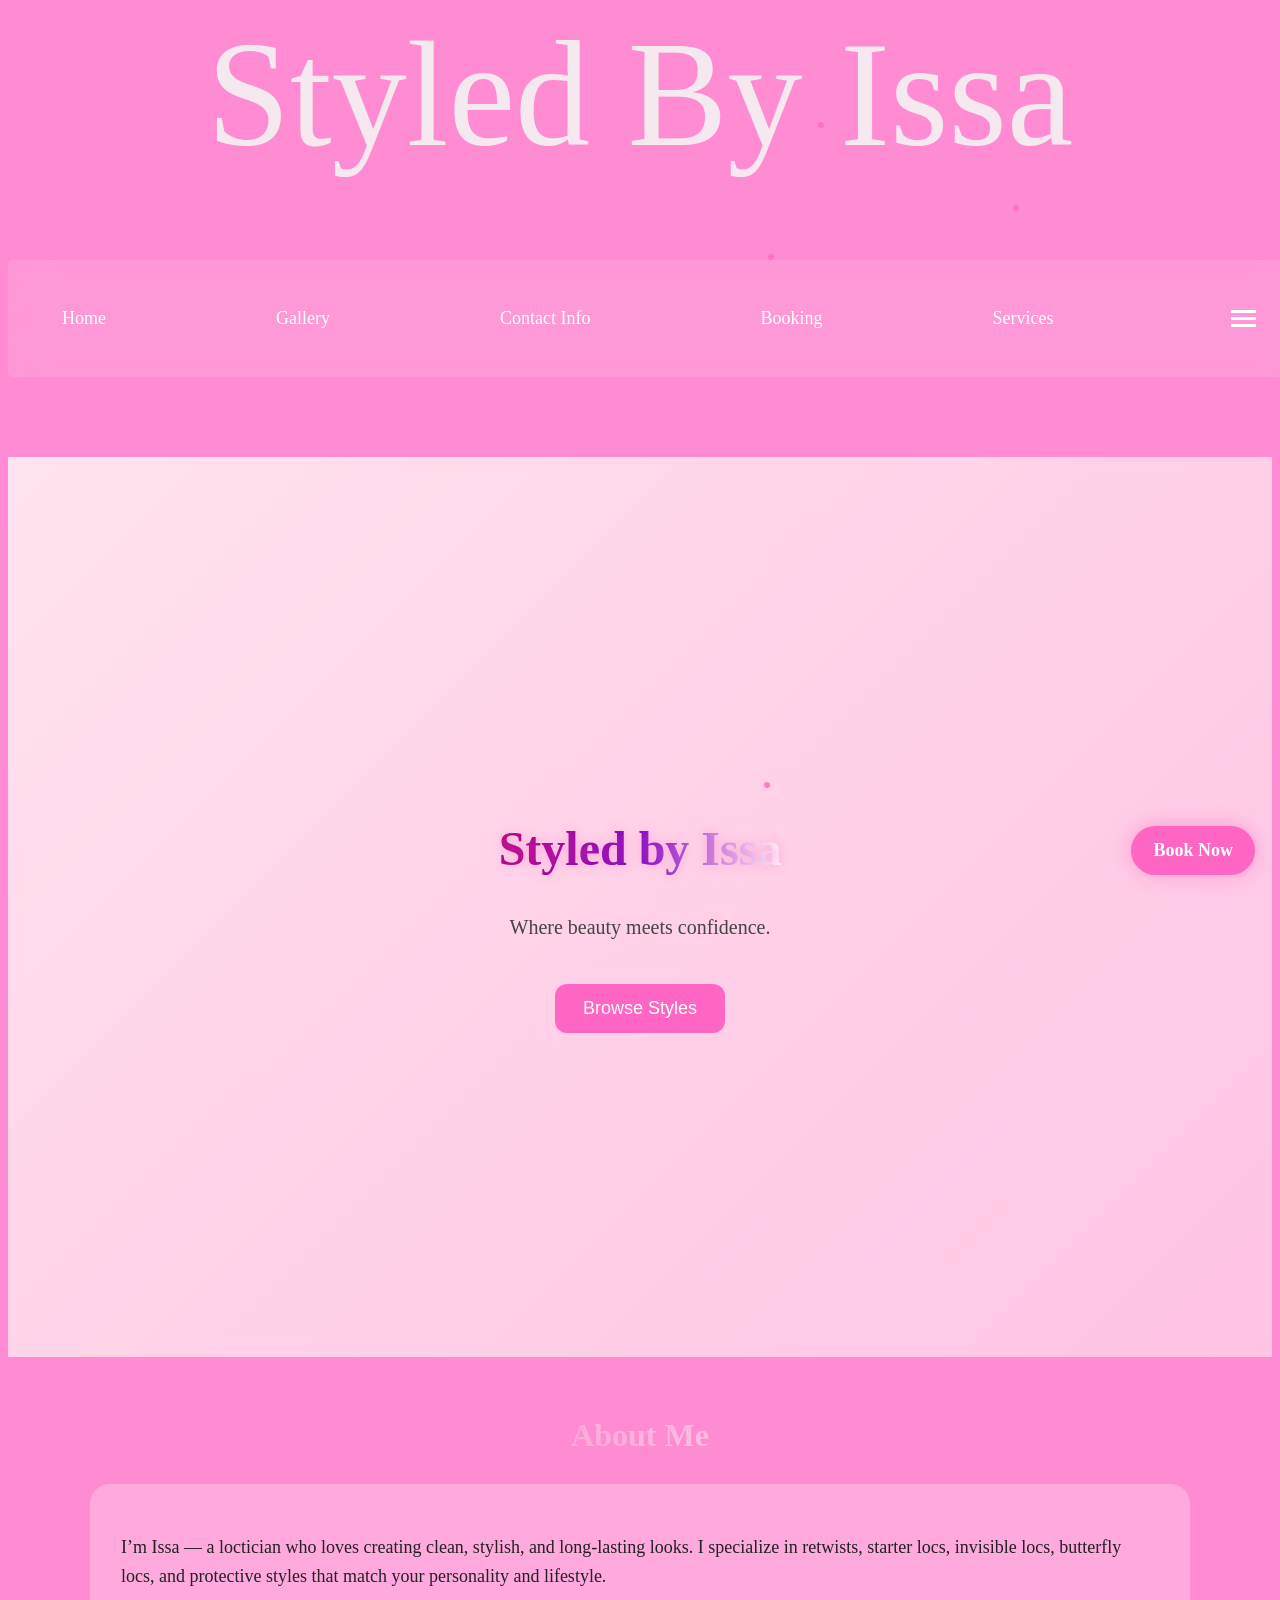
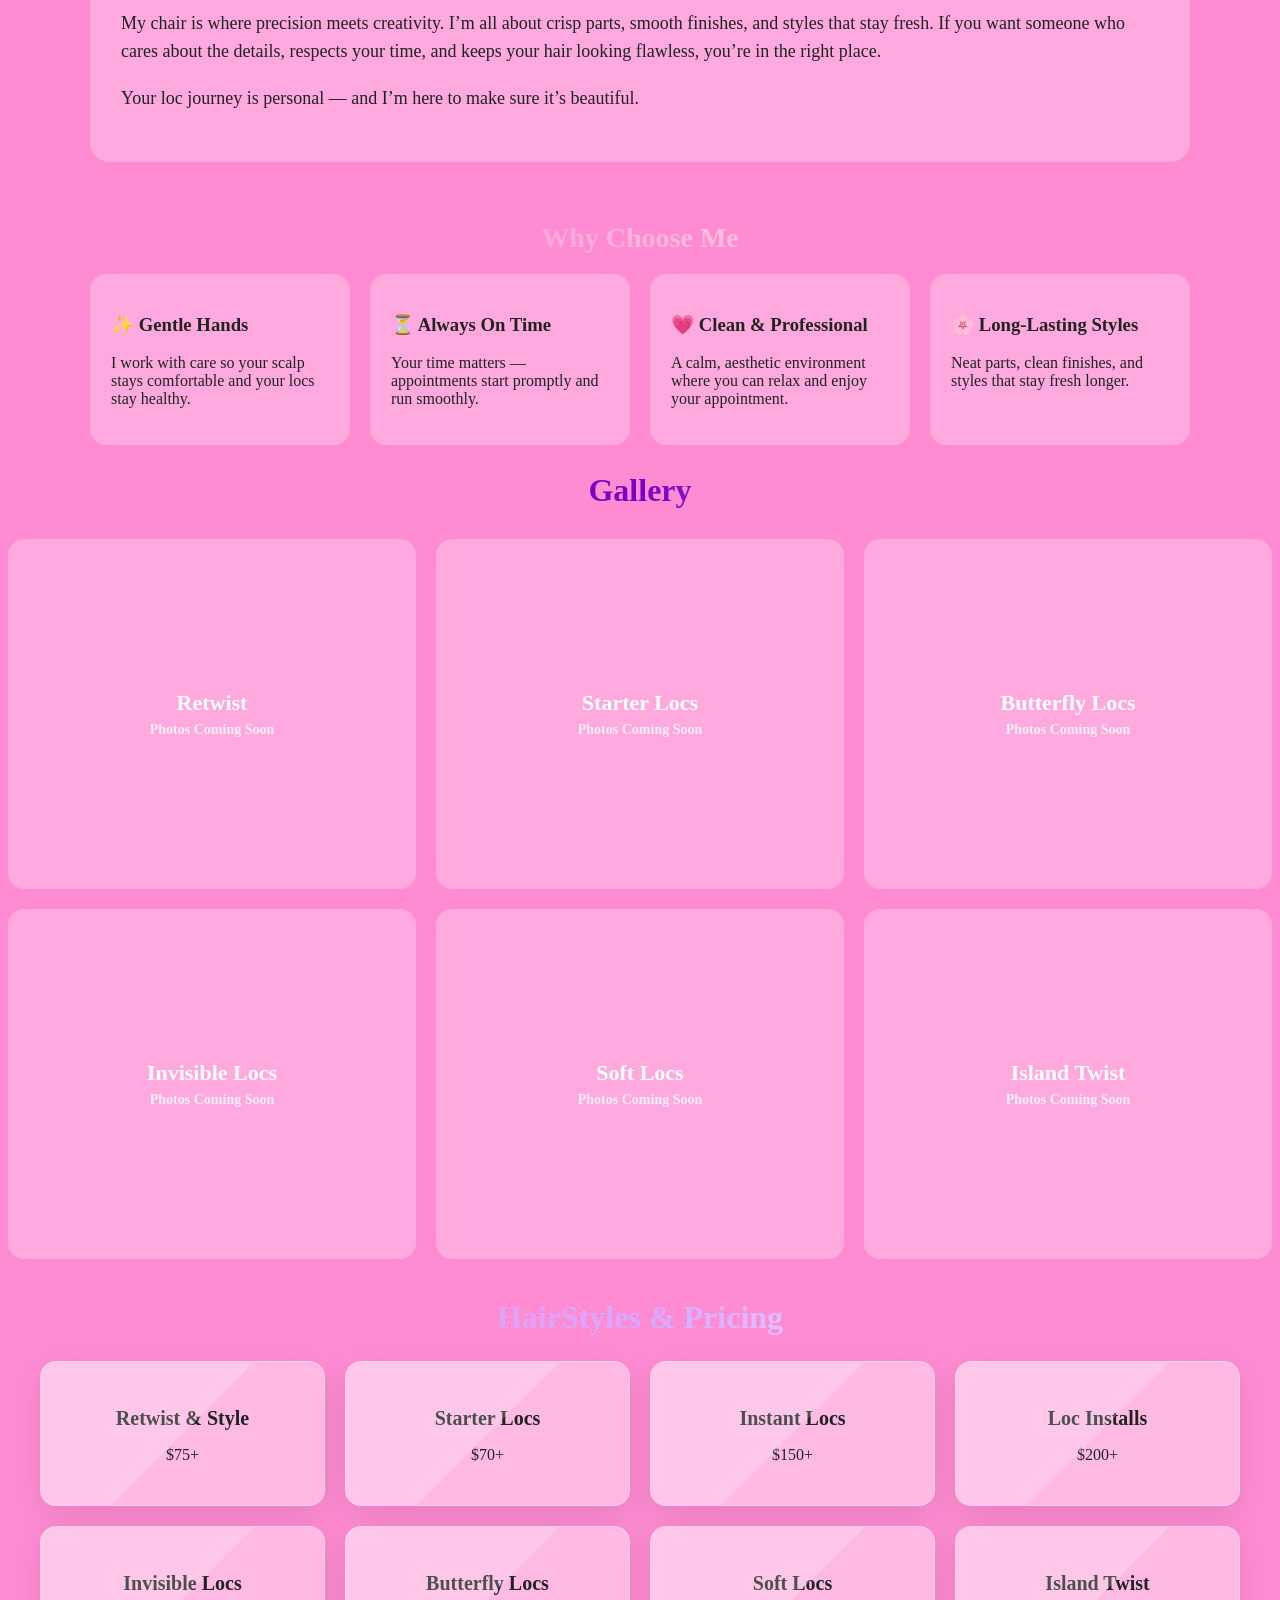
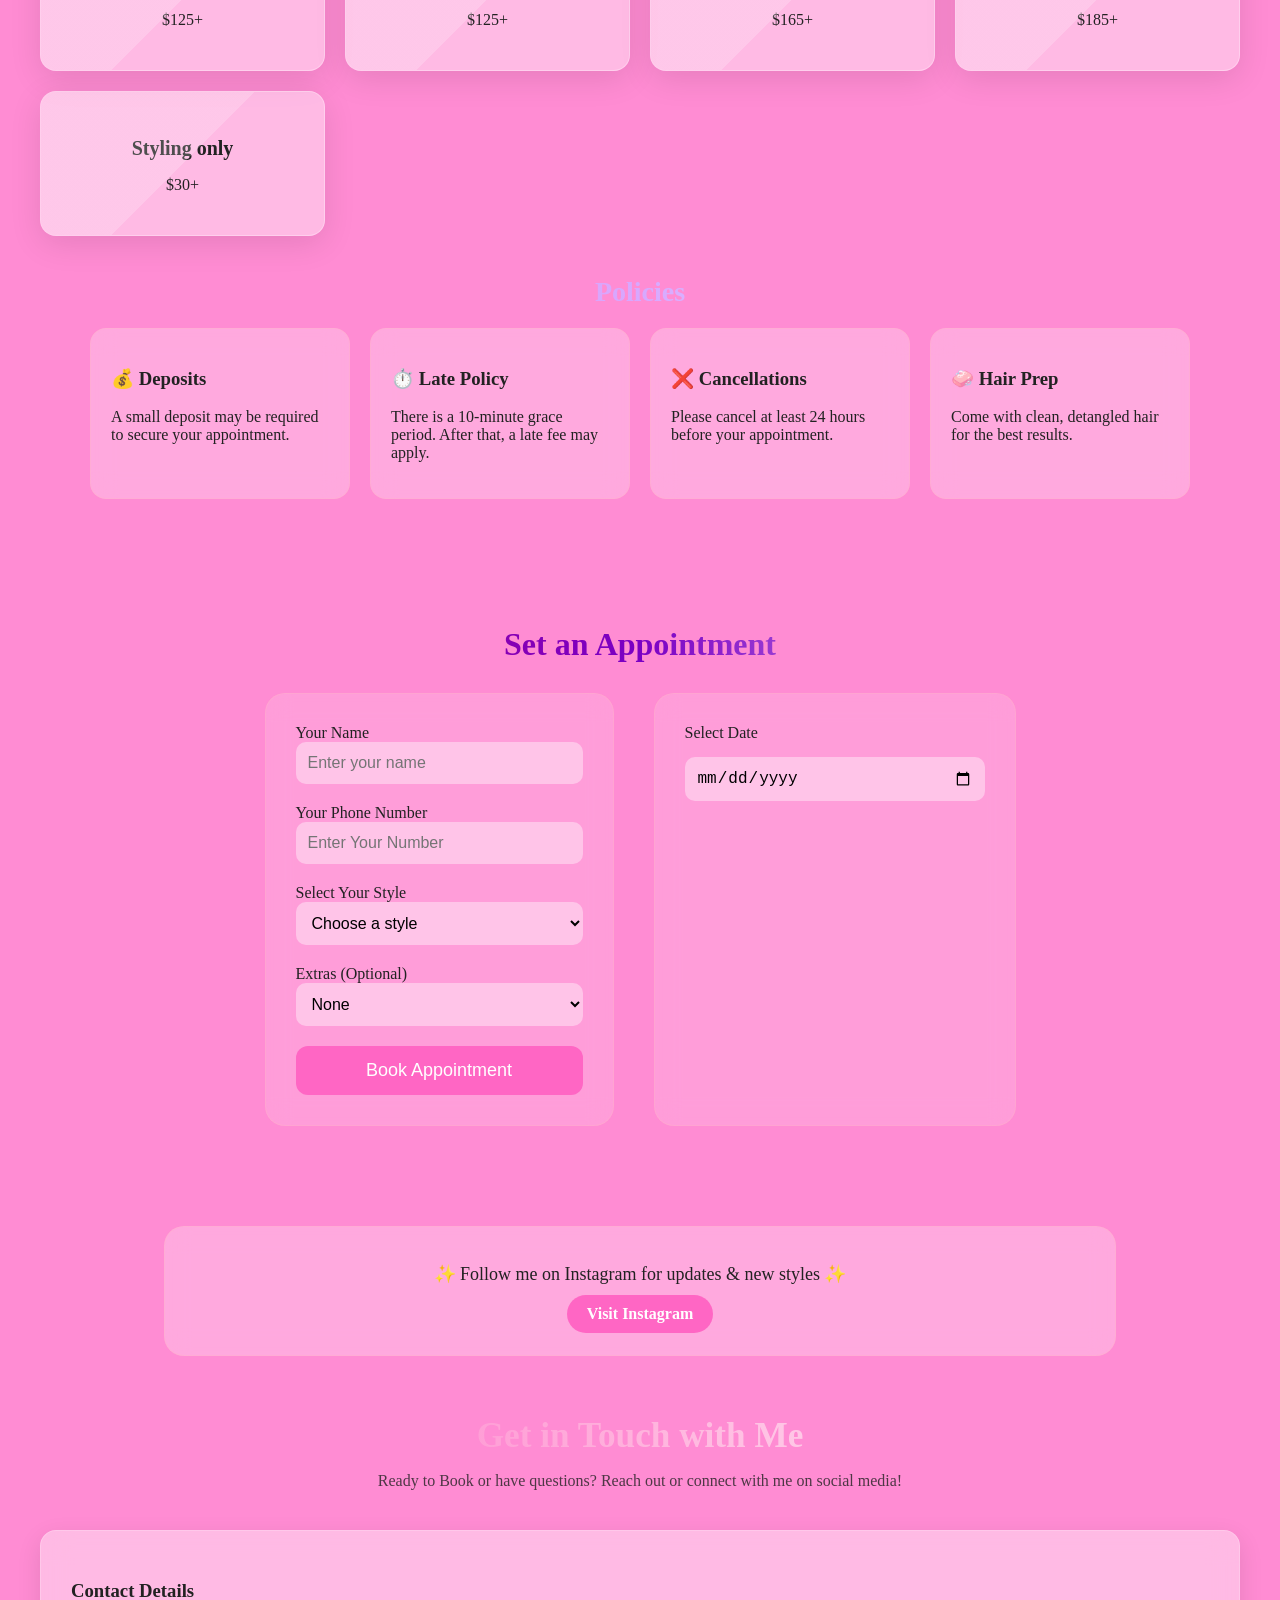
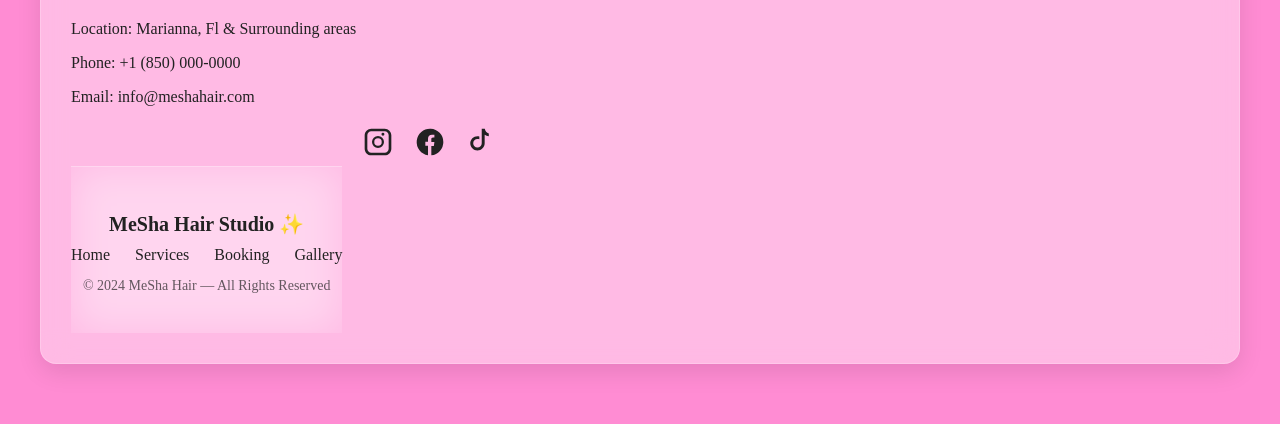
==== MesshaHair.html @ 7003223a "Initial commit" ====
<!DOCTYPE html>
<!--[if lt IE 7]>      <html class="no-js lt-ie9 lt-ie8 lt-ie7"> <![endif]-->
<!--[if IE 7]>         <html class="no-js lt-ie9 lt-ie8"> <![endif]-->
<!--[if IE 8]>         <html class="no-js lt-ie9"> <![endif]-->
<!--[if gt IE 8]>      <html class="no-js"> <!--<![endif]-->
<html>
    <head>
        <meta charset="utf-8">
        <meta http-equiv="X-UA-Compatible" content="IE=edge">
        <title>Issa Locs</title>
        <meta name="description" content="">
        <meta name="viewport" content="width=device-width, initial-scale=1">
        <link rel="stylesheet" href="style.css">
    </head>

    <body>
        <div class="loading-screen">
    <div class="loading-text">Loading your glam ✨</div>
</div>

        <div class="scroll-indicator"></div>

        <header>
             <div class="nav-logo">Styled By Issa</div>
    <nav class="navbar">



    <ul class="nav-links">
        <li><a href="#home">Home</a></li>
        <li><a href="#gallery">Gallery</a></li>
        <li><a href="#contact">Contact Info</a></li>
        <li><a href="#booking">Booking</a></li>
        <li><a href="#services">Services</a></li>
    </ul>
 

    <div class="nav-toggle" id="mobile-menu">
        <div class="hamburger-icon">
            <span class="bar"></span>
            <span class="bar"></span>
            <span class="bar"></span>
        </div>
        <div class="dropdown-menu" id="dropdown-content">
            <button id="theme-toggle" class="theme-btn">
                <span id="theme icon">☀️</span> Light Mode
            </button>
        </div>
    </div>
</nav>

        </header>
        <main>
            <section id="home" class="home-section">
    <div class="hero-content fade-up">
        <h1 class="hero-title shimmer-text-3 ">Styled by Issa</h1>
        <p class="hero-subtitle">Where beauty meets confidence.</p>
        <button class="hero-btn shimmer-btn">Browse Styles</button>
    </div>
</section>
<section id="about" class="about-section fade-up">
    <h2 class="section-title shimmer-text ">About Me</h2>

    <div class="about-card slide-left">
        <p>
            I’m Issa — a loctician who loves creating clean, stylish, and long‑lasting looks.
            I specialize in retwists, starter locs, invisible locs, butterfly locs, and protective
            styles that match your personality and lifestyle.
        </p>

        <p>
            My chair is where precision meets creativity. I’m all about crisp parts, smooth finishes,
            and styles that stay fresh. If you want someone who cares about the details, respects your
            time, and keeps your hair looking flawless, you’re in the right place.
        </p>

        <p>
            Your loc journey is personal — and I’m here to make sure it’s beautiful.
        </p>
    </div>
</section>
<div class="why-choose fade-up">
    <h2 class="mini-title shimmer-text">Why Choose Me</h2>

    <div class="why-grid">
        <div class="why-card slide-left">
            <h3>✨ Gentle Hands</h3>
            <p>I work with care so your scalp stays comfortable and your locs stay healthy.</p>
        </div>

        <div class="why-card slide-right">
            <h3>⏳ Always On Time</h3>
            <p>Your time matters — appointments start promptly and run smoothly.</p>
        </div>

        <div class="why-card slide-left">
            <h3>💗 Clean & Professional</h3>
            <p>A calm, aesthetic environment where you can relax and enjoy your appointment.</p>
        </div>

        <div class="why-card slide-right">
            <h3>🌸 Long‑Lasting Styles</h3>
            <p>Neat parts, clean finishes, and styles that stay fresh longer.</p>
        </div>
    </div>
</div>


         <section id="gallery" class="gallery-section fade-up">
    <h2 class="section-title shimmer-text-3">Gallery</h2>

    <div class="gallery-grid">

        <div class="gallery-card slide-left">
            <div class="placeholder">Retwist<br><span>Photos Coming Soon</span></div>
        </div>

        <div class="gallery-card slide-right">
            <div class="placeholder">Starter Locs<br><span>Photos Coming Soon</span></div>
        </div>

        <div class="gallery-card slide-left">
            <div class="placeholder">Butterfly Locs<br><span>Photos Coming Soon</span></div>
        </div>

        <div class="gallery-card slide-right">
            <div class="placeholder">Invisible Locs<br><span>Photos Coming Soon</span></div>
        </div>

        <div class="gallery-card slide-left">
            <div class="placeholder">Soft Locs<br><span>Photos Coming Soon</span></div>
        </div>

        <div class="gallery-card slide-right">
            <div class="placeholder">Island Twist<br><span>Photos Coming Soon</span></div>
        </div>

    </div>
</section>

         
        <section id="services" class="services-section glow-hover">
            <h2 class="mini-title shimmer-text-2"> HairStyles & Pricing</h2>

            <div class="services-grid">
                <div class="service-card">
                    <h3>Retwist & Style</h3>
                    <p class="serivce-price">$75+</p>
                </div>
                <div class="service-card">
                    <h3>Starter Locs</h3>
                    <p class="serivce-price">$70+</p>
                </div>
                <div class="service-card">
                <h3>Instant Locs</h3>
                <p class="serivce-price">$150+</p>
                </div>
                <div class="service-card">
                <h3>Loc Installs</h3>
                <p class="serivce-price">$200+</p>
                </div>
                <div class="service-card">
                <h3>Invisible Locs</h3>
                <p class="serivce-price">$125+</p>
                </div>
                <div class="service-card">
                <h3>Butterfly Locs</h3>
                <p class="serivce-price">$125+</p>
                </div>
                <div class="service-card">
                <h3>Soft Locs </h3>
                <p class="serivce-price">$165+</p>
                </div>
                <div class="service-card">
                <h3>Island Twist</h3>
                <p class="serivce-price">$185+</p>
                </div>
                <div class="service-card">
                <h3>Styling only</h3>
                <p class="serivce-price">$30+</p>
                </div>
            </div>
        </section>
        <div class="policies-block fade-up">
    <h2 class="mini-title shimmer-text-2">Policies</h2>

    <div class="policies-grid">

        <div class="policy-card slide-left">
            <h3>💰 Deposits</h3>
            <p>A small deposit may be required to secure your appointment.</p>
        </div>

        <div class="policy-card slide-right">
            <h3>⏱️ Late Policy</h3>
            <p>There is a 10-minute grace period. After that, a late fee may apply.</p>
        </div>

        <div class="policy-card slide-left">
            <h3>❌ Cancellations</h3>
            <p>Please cancel at least 24 hours before your appointment.</p>
        </div>

        <div class="policy-card slide-right">
            <h3>🧼 Hair Prep</h3>
            <p>Come with clean, detangled hair for the best results.</p>
        </div>

    </div>
</div>

       <section id="booking" class="booking-section">

    <h2 class="section-title shimmer-text-3 ">Set an Appointment</h2>

        <div class="booking-wrapper">

   <form class="booking-form slide-left">


        <!-- Name & Number-->
        <div class="form-group">
            <label>Your Name</label>
            <input type="text" placeholder="Enter your name" required>
        </div>
        <div class="form-group">
            <label>Your Phone Number</label>
            <input type="text" placeholder="Enter Your Number" required>
        </div>

        <!-- Style Selection -->
        <div class="form-group">
            <label>Select Your Style</label>
            <select required>
                <option value="">Choose a style</option>
                <option value="retwist">Retwist</option>
                <option value="starter-locs">Starter Locs</option>
                <option value="instant-locs">instant Locs</option>
                <option value="invisible-locs">Invisible Locs</option>
                <option value="butterfly-locs">Butterfly Locs</option>
                <option value="soft-locs">Soft Locs</option>
                <option value="island-locs">Island Locs</option>
            </select>
        </div>

        <!-- Extra Options -->
        <div class="form-group">
            <label>Extras (Optional)</label>
            <select>
                <option value="">None</option>
                <option value="trim">Trim (+$10)</option>
                <option value="deep-condition">Deep Condition & Washing (+$15)</option>
                <option value="reschedule">Reschedule Fee (+$20)</option>
            </select>
        </div>
<!-- Submit -->
        <button type="submit" class="booking-btn shimmer-btn">Book Appointment</button>

    </form>
        <!-- Calendar -->
       <div class="calendar-box slide-right">

            <label>Select Date</label>
            <input type="date" class="calendar-input" required>
        </div>

    </div>
</section>
<div class="social-banner fade-up">
    <p>✨ Follow me on Instagram for updates & new styles ✨</p>
    <a href="#" class="social-banner-btn shimmer-btn">Visit Instagram</a>
</div>

        </main>
        <footer>
        <section id="contact" class="contact-section fade-up">

            <h2 class="mini-title shimmer-text">Get in Touch with Me</h2>
            <p class="contact-subtitle">Ready to Book or have questions? Reach out or connect with me on social media!</p>

            <div class="contact-container">
                <div class="contact-info">
                    <h3>Contact Details</h3>
                    <p> Location: Marianna, Fl & Surrounding areas</p>
                    <p> Phone: +1 (850) 000-0000</p>
                    <p>Email: info@meshahair.com</p>
                    <div class="social-icons  float-soft">
                    <div class="footer-bottom fade-up">
    <p class="footer-brand">MeSha Hair Studio ✨</p>

    <div class="footer-links float-soft">
        <a href="#home">Home</a>
        <a href="#services">Services</a>
        <a href="#booking">Booking</a>
        <a href="#gallery">Gallery</a>
    </div>

    <p class="footer-copy">© 2024 MeSha Hair — All Rights Reserved</p>
</div>
    
    <a href="#" class="social-icon float-soft">
        <!-- Instagram -->
        <svg viewBox="0 0 24 24">
            <path d="M7 2C4.2 2 2 4.2 2 7v10c0 2.8 2.2 5 5 5h10c2.8 0 5-2.2 5-5V7c0-2.8-2.2-5-5-5H7zm10 2c1.7 0 3 1.3 3 3v10c0 1.7-1.3 3-3 3H7c-1.7 0-3-1.3-3-3V7c0-1.7 1.3-3 3-3h10zm-5 3.5A4.5 4.5 0 1 0 16.5 12 4.5 4.5 0 0 0 12 7.5zm0 7.3A2.8 2.8 0 1 1 14.8 12 2.8 2.8 0 0 1 12 14.8zm4.8-8.6a1.1 1.1 0 1 1-1.1-1.1 1.1 1.1 0 0 1 1.1 1.1z"/>
        </svg>
    </a>
    <a href="#" class="social-icon float-soft">
        <!-- Facebook -->
        <svg viewBox="0 0 24 24">
            <path d="M22 12a10 10 0 1 0-11.5 9.9v-7h-2v-3h2v-2.3c0-2 1.2-3.1 3-3.1.9 0 1.8.1 1.8.1v2h-1c-1 0-1.3.6-1.3 1.2V12h2.3l-.4 3h-1.9v7A10 10 0 0 0 22 12z"/>
        </svg>
    </a>
    <a href="#" class="social-icon float-soft">
        <!-- TikTok -->
        <svg viewBox="0 0 24 24">
            <path d="M12 2h2.1c.2 1.7 1.4 3.1 3 3.6v2.1c-1.1-.1-2.2-.5-3.1-1.1v6.4c0 3-2.4 5.4-5.4 5.4S3.2 16 3.2 13s2.4-5.4 5.4-5.4c.5 0 1 .1 1.4.2v2.2c-.4-.2-.9-.3-1.4-.3-1.8 0-3.2 1.4-3.2 3.2s1.4 3.2 3.2 3.2 3.2-1.4 3.2-3.2V2z"/>
        </svg>
    </a>
</div>

                </div>
            </div>
        </section>
        </footer>
        <script src="hair.js" async defer></script>
        <div class="floating-book fade-up">
    Book Now
</div>
<div class="sparkle-container"></div>

    </body>
</html>
---- style.css ----
body {
    background: var(--bg);
    color: var(--text);
    transition: background 0.3s ease, color 0.3s ease;
}
.scroll-indicator {
    position: fixed;
    bottom: 20px;
    left: 50%;
    transform: translateX(-50%);
    width: 12px;
    height: 12px;
    background: #ff66c4;
    border-radius: 50%;
    box-shadow: 0 0 12px rgba(255, 102, 196, 0.8);
    opacity: 0;
    transition: opacity 0.5s ease;
    animation: pulse 1.5s infinite ease-in-out;
    z-index: 999;
}

@keyframes pulse {
    0% { transform: translateX(-50%) scale(1); }
    50% { transform: translateX(-50%) scale(1.4); }
    100% { transform: translateX(-50%) scale(1); }
}

.scroll-indicator.show {
    opacity: 1;
}

.loading-screen {
    position: fixed;
    top: 0;
    left: 0;
    width: 100%;
    height: 100%;
    background: linear-gradient(135deg, #ffb3dd, #ff8cd3, #ff66c4);
    display: flex;
    justify-content: center;
    align-items: center;
    z-index: 9999;
    opacity: 1;
    transition: opacity 0.8s ease;
}

.loading-text {
    font-size: 32px;
    font-weight: 700;
    color: white;
    text-shadow: 0 0 12px rgba(255, 255, 255, 0.6);
    animation: glowPulse 1.5s infinite ease-in-out;
}

@keyframes glowPulse {
    0% { transform: scale(1); opacity: 1; }
    50% { transform: scale(1.1); opacity: 0.7; }
    100% { transform: scale(1); opacity: 1; }
}

.loading-screen.hide {
    opacity: 0;
    pointer-events: none;
}


:root {
    --bg: #ff8cd3;
    --text: #222;
    --nav-bg: rgba(255, 255, 255, 0.4);
}

/* DARK ROSE THEME */
.dark-rose {
    --bg: #2b001f;
    --text: #ffd6e8;
    --nav-bg: rgba(255, 182, 193, 0.2);
}

html{
    scroll-behavior: smooth;
}

.navbar {
    width: 100%;
    display: flex;
    justify-content: space-between;
    align-items: center;
    background: rgba(255, 255, 255, 0.11);
    backdrop-filter: blur(20px);
    border-radius: 5px;
    margin: 80px auto;
    max-width: 1200px;
    padding: 1rem 3rem;
}



.nav-logo {
   text-align: center;
    color: #f5ecf0f9 ;
    font-size: 150px;
    font-weight: 40;
}

.nav-links {
    display: flex;
    gap: 170px;
    list-style: none;
    padding: 6px;
    border-radius: 8px;
}
.nav-links a{
    text-decoration: none;
    color: rgb(255, 255, 255);
}
.nav-links :hover{
    color: #2b001f;
}


.nav-links li {
    cursor: pointer;
    padding: 10px 0;
    font-size: 18px;
    transition: 0.2s ease;
}

.nav-links li:hover {
    color: #ff66c4; /* soft pink highlight */
    text-decoration: underline 3px solid;
    
}
.nav-toggle {
  position: relative;
    cursor: pointer;
}

.hamburger-icon{
    display: flex;
    flex-direction: column;
    gap: 4px;
}

.hamburger-icon .bar {
    width: 25px;
    height: 3px;
    background-color: white;
}
#theme-toggle{
    background: transparent;
    border: none;
    outline: none;
    box-shadow: none;
}
.dropdown-menu{
    display: none;
    position: absolute;
    right: 0;
    top: 45px;
    background: var(--nav-bg);
    backdrop-filter:blur(15px);
    border: 0 solid rgba(255, 255, 255, 0.2);
    padding: 10px 15px;
    border-radius: 12px;
    box-shadow: none;


}

.nav-toggle.active .dropdown-menu{
    display: flex;
    flex-direction: column;
    gap: 40px;

}
.theme-btn {
    cursor: pointer;
    padding: 8px 0;
    font-size: 20px;
    transition: 0.3s ease;
}

.theme-btn:hover {
    color: #ff66c4;
}
/*fade-in while scrolling*/
.fade-up {
    opacity: 0;
    transform: translateY(40px);
    transition: all 0.8s ease;
}

.fade-up.show {
    opacity: 1;
    transform: translateY(0);
}
.glow-scroll {
    opacity: 0.4;
    transition: 0.6s ease;
}

.glow-scroll.show {
    opacity: 1;
    text-shadow: 0 0 12px #ff66c4;
}
/* SLIDE LEFT */
.slide-left {
    opacity: 0;
    transform: translateX(-120px);
    transition: all 0.8s ease;
}

.slide-left.show {
    opacity: 1;
    transform: translateX(0);
}

/* SLIDE RIGHT */
.slide-right {
    opacity: 0;
    transform: translateX(120px);
    transition: all 0.8s ease;
}

.slide-right.show {
    opacity: 1;
    transform: translateX(0);
}

/* SLIDE UP ANIMATION */
.slide-up {
    opacity: 0;
    transform: translateY(40px);
    transition: all 0.8s ease;
}

.slide-up.show {
    opacity: 1;
    transform: translateY(0);
}

.about-section {
    max-width: 1100px;
    margin: 60px auto;
    padding: 0 20px;
    text-align: center;
}

.about-card {
    background: rgba(255, 255, 255, 0.25);
    backdrop-filter: blur(12px);
    padding: 30px;
    border-radius: 20px;
    border: 1px solid rgba(255, 182, 193, 0.3);
    text-align: left;
    font-size: 18px;
    line-height: 1.6;
    color: var(--text);
}

.mini-title {
    text-align: center;
    font-size: 28px;
    margin-bottom: 20px;
    color: var(--text);
}

.why-grid {
    display: grid;
    grid-template-columns: repeat(auto-fit, minmax(230px, 1fr));
    gap: 20px;
    max-width: 1100px;
    margin: 0 auto;
}

.why-card {
    background: rgba(255, 255, 255, 0.25);
    backdrop-filter: blur(12px);
    padding: 20px;
    border-radius: 16px;
    border: 1px solid rgba(255, 182, 193, 0.3);
    text-align: left;
    transition: 0.3s ease;
}

.why-card:hover {
    transform: translateY(-6px);
    box-shadow: 0 0 18px rgba(255, 102, 196, 0.4);
}

.policies-block {
    max-width: 1100px;
    margin: 40px auto;
    padding: 0 20px;
}

.policies-grid {
    display: grid;
    grid-template-columns: repeat(auto-fit, minmax(230px, 1fr));
    gap: 20px;
}

.policy-card {
    background: rgba(255, 255, 255, 0.25);
    backdrop-filter: blur(12px);
    padding: 20px;
    border-radius: 16px;
    border: 1px solid rgba(255, 182, 193, 0.3);
    text-align: left;
    transition: 0.3s ease;
}

.policy-card:hover {
    transform: translateY(-6px);
    box-shadow: 0 0 18px rgba(255, 102, 196, 0.4);
}


.home-section {
    height: 100vh;
    display: flex;
    justify-content: center;
    align-items: center;
    position: relative;
    text-align: center;
    padding: 0 20px;

    background: linear-gradient(135deg, #ffe3f0, #ffd1e8, #ffc4e3);
    overflow: hidden;
}

/* HERO TEXT */
.hero-title {
    font-size: 48px;
    font-weight: 700;
    color: #ff2fa3;
    text-shadow: 0 0 12px rgba(255, 102, 196, 0.4);
}

.hero-subtitle {
    font-size: 20px;
    margin-top: 10px;
    color: #444;
}

/* BUTTON */
.hero-btn {
    margin-top: 25px;
    padding: 14px 28px;
    font-size: 18px;
    border-radius: 12px;
    background: #ff66c4;
    color: white;
    border: none;
    cursor: pointer;
    transition: 0.3s ease;
}

.hero-btn:hover {
    background: #ff2fa3;
    transform: translateY(-4px);
}



/*Gallery Grid*/

.gallery-grid {
    display: grid;
    grid-template-columns: repeat(auto-fit, minmax(400px, 1fr));
    gap: 20px;
}
.gallery-card {
    transition: transform 0.3s ease, box-shadow 0.3s ease;
}

.gallery-card:hover {
    transform: translateY(-8px) scale(1.03);
    box-shadow: 0 0 18px rgba(255, 102, 196, 0.5);
}

.placeholder {
    width: 100%;
    height: 350px;
    background: rgba(255, 255, 255, 0.25);
    border-radius: 16px;
    backdrop-filter: blur(12px);
    display: flex;
    flex-direction: column;
    justify-content: center;
    align-items: center;
    font-size: 22px;
    color: white;
    text-align: center;
    font-weight: 600;
}

.placeholder span {
    font-size: 14px;
    opacity: 0.8;
    margin-top: 6px;
}



.contact-section {
    max-width: 1200px;
    margin: 60px auto;
    padding: 0 20px;
    color: var(--text);
    text-align: center;
}

.contact-section h2{
    font-size: 2.2rem;
    margin-bottom: 10px;
}

.contact-subtitle {
    margin-bottom: 40px;
    opacity: 0.8;
}

.contact-container {
    display: grid;
    grid-template-columns: repeat(auto-fit, minmax(300px, 1fr));
    gap: 30px;
    text-align: left;
}

.contact-info, .contact-form {
    background: var(--nav-bg, rgba (255, 255, 255, 0.2));
    backdrop-filter: blur(15px);
    border: 1px solid rgb(255, 255, 255, 0.2);
    padding: 30px;
    border-radius: 16px;
    box-shadow: 0 8px 24px rgba(0, 0, 0, 0.1);
}


.booking-section {
    padding: 60px 20px;
}

.section-title {
    text-align: center;
    font-size: 32px;
    margin-bottom: 30px;
}

.booking-wrapper {
    display: flex;
    justify-content: center;
    gap: 40px;
    flex-wrap: wrap;
}
.booking-form{
    max-width: 350px;
    background: rgb(255, 255, 255, 0.15);
    backdrop-filter:blur(12px);
    padding: 30px;
    border-radius: 20px;
    border: 1px solid rgba(255, 182, 193, 0.3);
}
/* CALENDAR BOX */
.calendar-box {
    width: 300px;
    background: rgba(255, 255, 255, 0.15);
    backdrop-filter: blur(12px);
    padding: 30px;
    border-radius: 20px;
    border: 1px solid rgba(255, 182, 193, 0.3);
    display: flex;
    flex-direction: column;
    gap: 15px;
}

.calendar-input {
    padding: 12px;
    border-radius: 10px;
    border: none;
    background: rgba(255, 255, 255, 0.4);
    font-size: 16px;
}

/* FORM ELEMENTS */
.form-group {
    display: flex;
    flex-direction: column;
    margin-bottom: 20px;
}

.booking-form input,
.booking-form select {
    padding: 12px;
    border-radius: 10px;
    border: none;
    background: rgba(255, 255, 255, 0.4);
    font-size: 16px;
}

.booking-btn {
    width: 100%;
    padding: 14px;
    border-radius: 12px;
    background: #ff66c4;
    color: white;
    font-size: 18px;
    border: none;
    cursor: pointer;
    transition: 0.3s ease;
}

.booking-btn:hover {
    background: #ff2fa3;
}





.services-section{
    max-width: 1200px;
    margin: 40px auto;
    padding: 0 20px;
    text-align: center;
    color: var(--text);
}
.services-section h2 {
    margin-bottom: 25px;
    font-size: 2rem;
}
.services-grid {
    display: grid;
    grid-template-columns: repeat(auto-fit, minmax(250px, 1fr));
    gap: 20px;
}


/*Individual hairstyle Cards*/
.service-card {
    background: var(--nav-bg, rgba (255, 255, 255, 0.15));
    backdrop-filter: blur (16px) saturate(180%);
    -webkit-backdrop-filter: blur(16px) saturate(180%);
    border: 1px solid rgba(255, 255, 255, 0.3);
    padding: 25px;
    border-radius: 16px;
    box-shadow: 0 8px 32px rgba(0, 0, 0, 0.1);
    transition: transform 0.3s ease;
    position: relative;
    overflow: hidden;
    transform-style: preserve-3d;
    perspective: 1000px;
    will-change: transform;
}

.service-card::after {
    content: '';
    position: absolute;
    top: -50%;
    left: -50%;
    width: 200%;
    height: 200%;
    background: linear-gradient(135deg, rgba(255, 255, 255, 0.2) 0%,
    rgb(255, 255, 255, 0.2) 50%,
    transparent 50%
    );
    pointer-events: none;
}
.service-card:hover{
    transform: translateY(-5px);
}

.service-card h3{
    margin-bottom: 10px;
    font-size: 1.25rem;
}
.service-price {
    font-size: 1.1rem;
    font-weight: bold;
    opacity: 0.9;
}


/*Icons and hovers*/
.float-soft {
    animation: floatSoft 3s ease-in-out infinite;
}

@keyframes floatSoft {
    0% { transform: translateY(0); }
    50% { transform: translateY(-6px); }
    100% { transform: translateY(0); }
}


.social-icons {
    display: flex;
    gap: 20px;
    margin-top: 20px;
}

.social-icon svg {
    width: 32px;
    height: 32px;
    fill: var(--text); /* auto changes with theme */
    transition: 0.3s ease;
}

.social-icon:hover svg {
    fill: #ff66c4; /* pink highlight */
    transform: scale(1.15);
}

.social-banner {
    max-width: 900px;
    margin: 40px auto 20px;
    padding: 18px 25px;
    background: rgba(255, 255, 255, 0.25);
    backdrop-filter: blur(12px);
    border-radius: 20px;
    border: 1px solid rgba(255, 182, 193, 0.3);
    text-align: center;
}

.social-banner p {
    font-size: 18px;
    color: var(--text);
    margin-bottom: 10px;
}

.social-banner-btn {
    display: inline-block;
    background: #ff66c4;
    color: white;
    padding: 10px 20px;
    border-radius: 25px;
    font-weight: 600;
    text-decoration: none;
    transition: 0.3s ease;
}

.social-banner-btn:hover {
    background: #ff2fa3;
    box-shadow: 0 0 18px rgba(255, 102, 196, 0.5);
    transform: translateY(-4px);
}




.footer-bottom {
    text-align: center;
    padding: 25px 0;
    margin-top: 40px;
    border-top: 1px solid rgba(255, 255, 255, 0.3);
    backdrop-filter: blur(20px);
}

.footer-brand {
    font-size: 20px;
    font-weight: 600;
    color: var(--text);
    margin-bottom: 10px;
}

.footer-links {
    display: flex;
    justify-content: center;
    gap: 25px;
    margin-bottom: 10px;
}

.footer-links a {
    color: var(--text);
    text-decoration: none;
    font-size: 16px;
    transition: 0.3s ease;
}

.footer-links a:hover {
    color: #ff66c4;
    text-shadow: 0 0 8px rgba(255, 102, 196, 0.5);
}

.footer-copy {
    font-size: 14px;
    opacity: 0.7;
}

.floating-book {
    position: fixed;
    bottom: 25px;
    right: 25px;
    background: #ff66c4;
    color: white;
    padding: 14px 22px;
    border-radius: 30px;
    font-size: 18px;
    font-weight: 600;
    cursor: pointer;
    box-shadow: 0 0 18px rgba(255, 102, 196, 0.5);
    backdrop-filter: blur(10px);
    transition: 0.3s ease;
    z-index: 999;
}

.floating-book:hover {
    transform: translateY(-6px) scale(1.05);
    background: #ff2fa3;
    box-shadow: 0 0 25px rgba(255, 102, 196, 0.7);
}



/*Shimmer btn not many btns*/
.shimmer-btn {
    position: relative;
    overflow: hidden;
}

.shimmer-btn::after {
    content: "";
    position: absolute;
    top: 0;
    left: -100%;
    width: 100%;
    height: 100%;
    background: linear-gradient(
        120deg,
        transparent,
        rgba(255, 255, 255, 0.6),
        transparent
    );
    transition: 0.6s;
}

.shimmer-btn:hover::after {
    left: 100%;
}
/*glow hover for cards*/
.glow-hover:hover {
    box-shadow: 0 0 20px rgba(255, 102, 196, 0.5);
    transform: translateY(-6px);
}

/*Sparkle-container*/
.sparkle-container {
    position: fixed;
    top: 0;
    left: 0;
    width: 100%;
    height: 100%;
    pointer-events: none;
    z-index: 5;
}

.sparkle {
    position: absolute;
    width: 6px;
    height: 6px;
    background: #ff66c4;
    border-radius: 50%;
    opacity: 0.8;
    animation: floatUp 3s linear infinite;
}

@keyframes floatUp {
    from { transform: translateY(0) scale(1); opacity: 1; }
    to { transform: translateY(-60px) scale(0.5); opacity: 0; }
}
/*Title Shimmer 1*/
.shimmer-text {
    background: linear-gradient(90deg, #ff66c4, #ffb3dd, #ffffff);
    -webkit-background-clip: text;
    color: transparent;
    animation: shimmerMove 3s infinite linear;
}

@keyframes shimmerMove {
    from { background-position: 0%; }
    to { background-position: 200%; }
}

/*Title Shimmer 2*/

.shimmer-text-2 {
    background: linear-gradient(90deg, #ff8cd3, #d7a8ff, #ffffff);
    -webkit-background-clip: text;
    color: transparent;
    animation: shimmerMove2 4s infinite linear;
}

@keyframes shimmerMove2 {
    from { background-position: 0%; }
    to { background-position: 200%; }
}

/*Title Shimmer 3*/

/*.shimmer-text-3 {
    background: linear-gradient(90deg, #ffd27f, #ff8cd3, #ffffff);
    -webkit-background-clip: text;
    color: transparent;
    animation: shimmerMove3 3.5s infinite linear;
}

@keyframes shimmerMove3 {
    from { background-position: 0%; }
    to { background-position: 200%; }
}
**/
.shimmer-text-3 {
    background: linear-gradient(90deg, #b3007d, #7a00c4, #ffffff);
    -webkit-background-clip: text;
    color: transparent;
    animation: shimmerMove4 3s infinite linear;
}

@keyframes shimmerMove3 {
    from { background-position: 0%; }
    to { background-position: 200%; }
}
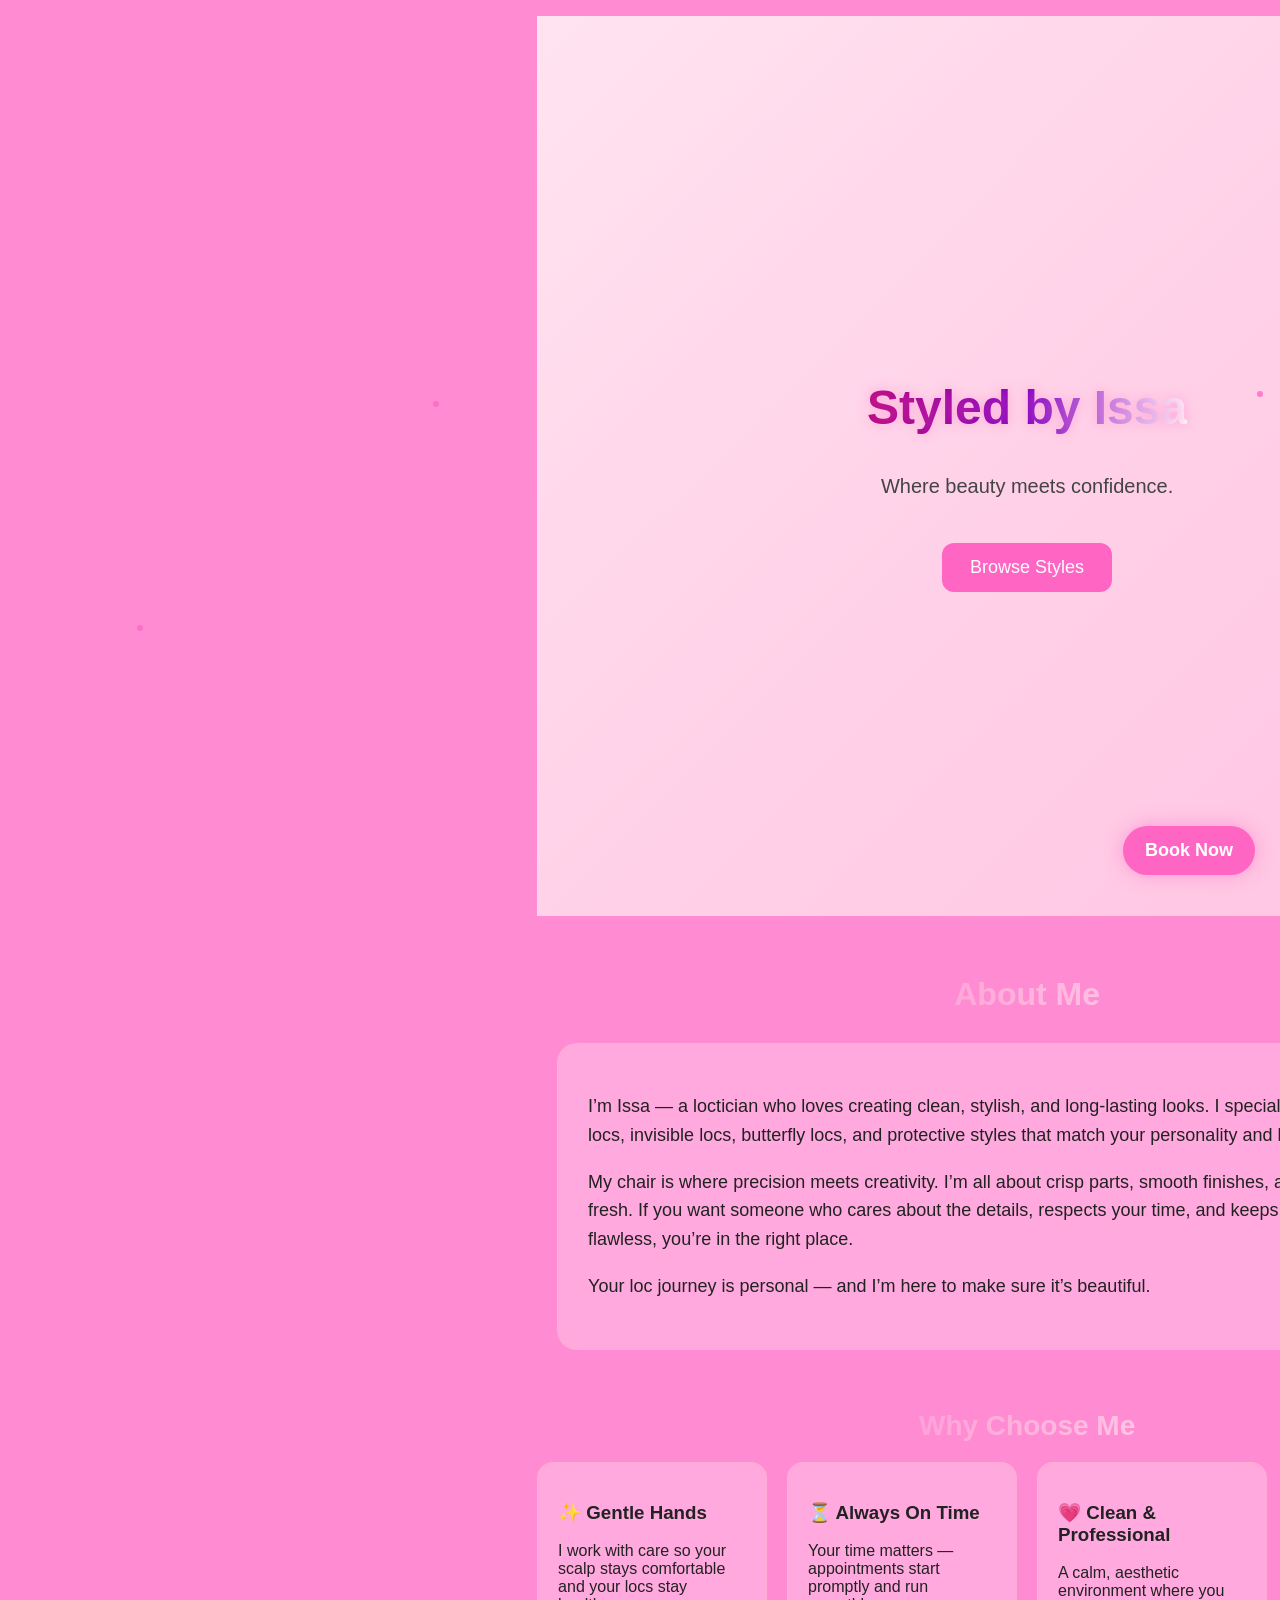
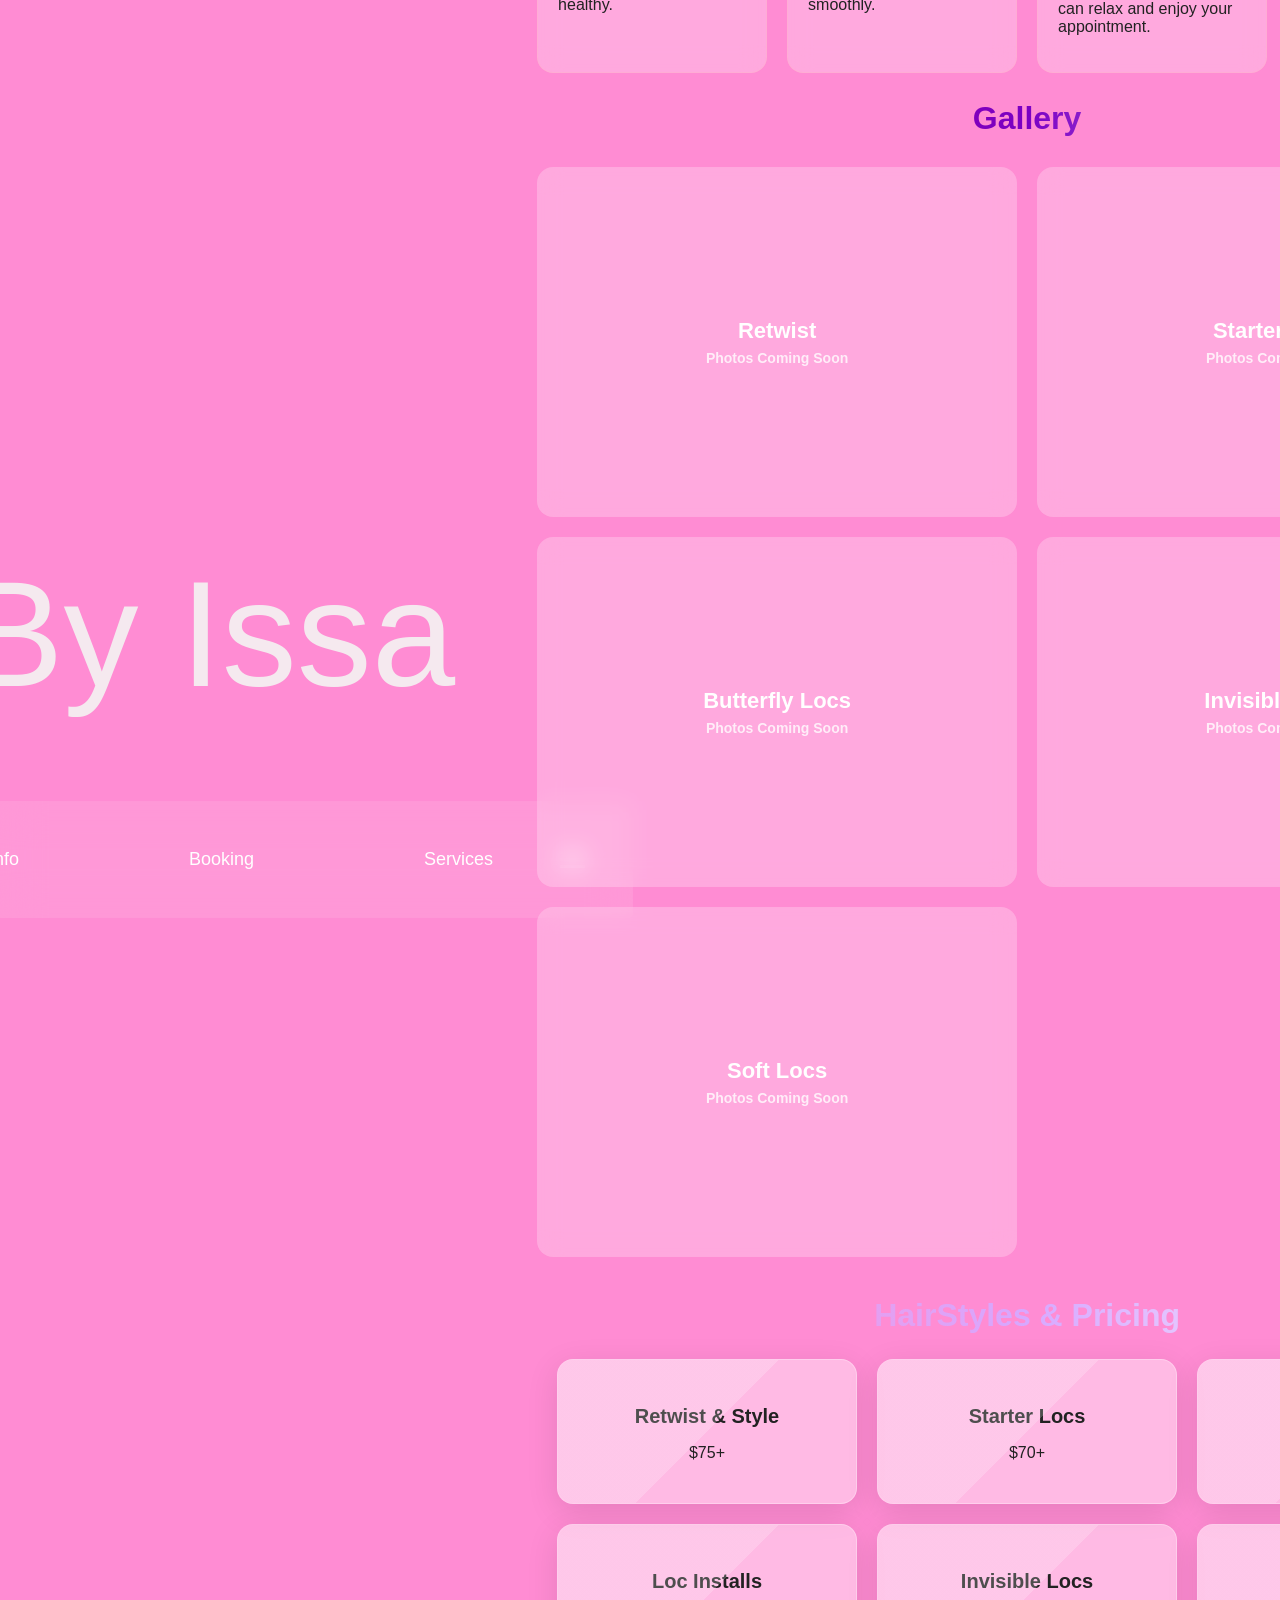
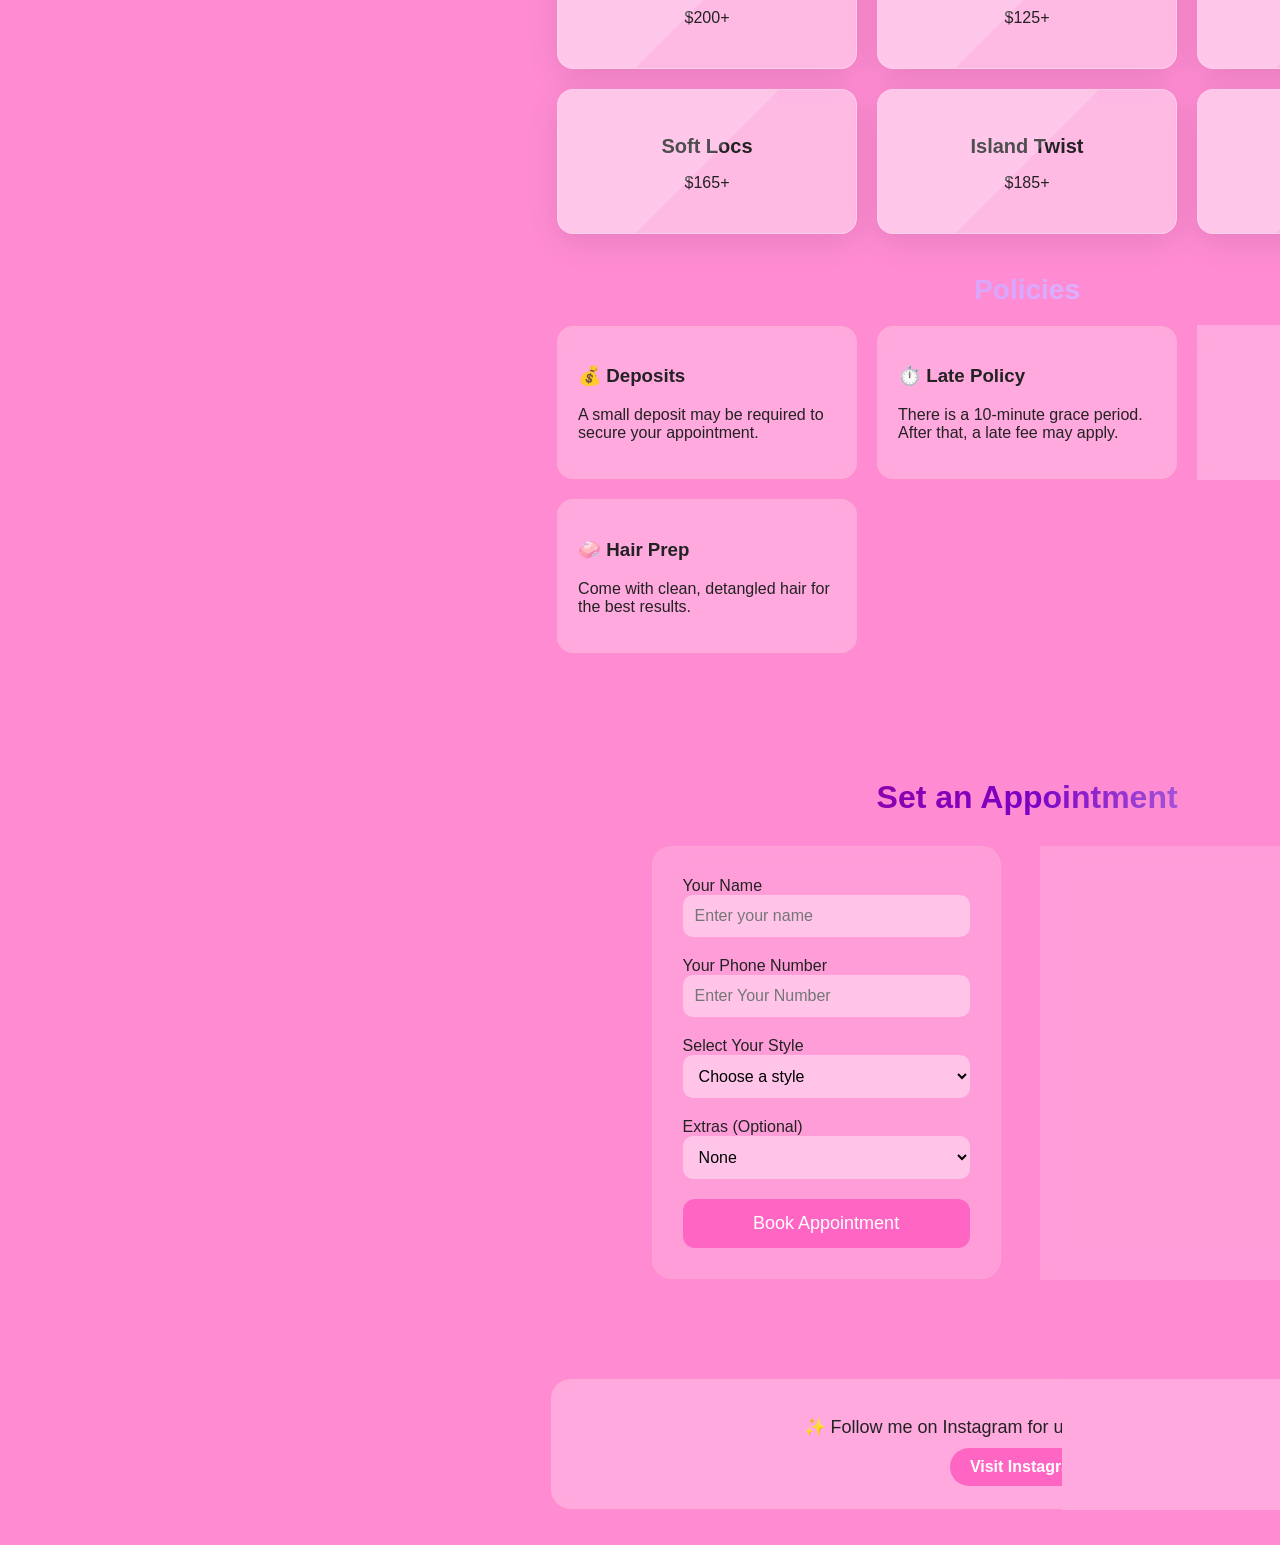
==== commit e3847a54: "Improved mobile CSS responsiveness" ====
--- a/MesshaHair.html
+++ b/MesshaHair.html
@@ -9,7 +9,7 @@
         <meta http-equiv="X-UA-Compatible" content="IE=edge">
         <title>Issa Locs</title>
         <meta name="description" content="">
-        <meta name="viewport" content="width=device-width, initial-scale=1">
+        <meta name="viewport" content="width=device-width, initial-scale=1.0">
         <link rel="stylesheet" href="style.css">
     </head>
 
--- a/style.css
+++ b/style.css
@@ -1,8 +1,15 @@
 
 body {
+    font-family: Arial, Helvetica, sans-serif;
     background: var(--bg);
     color: var(--text);
     transition: background 0.3s ease, color 0.3s ease;
+    display: flex;
+    justify-content: center;
+    align-items: center;
+    min-height: 100vh;
+    margin: 0;
+    padding: 16px;
 }
 .scroll-indicator {
     position: fixed;
